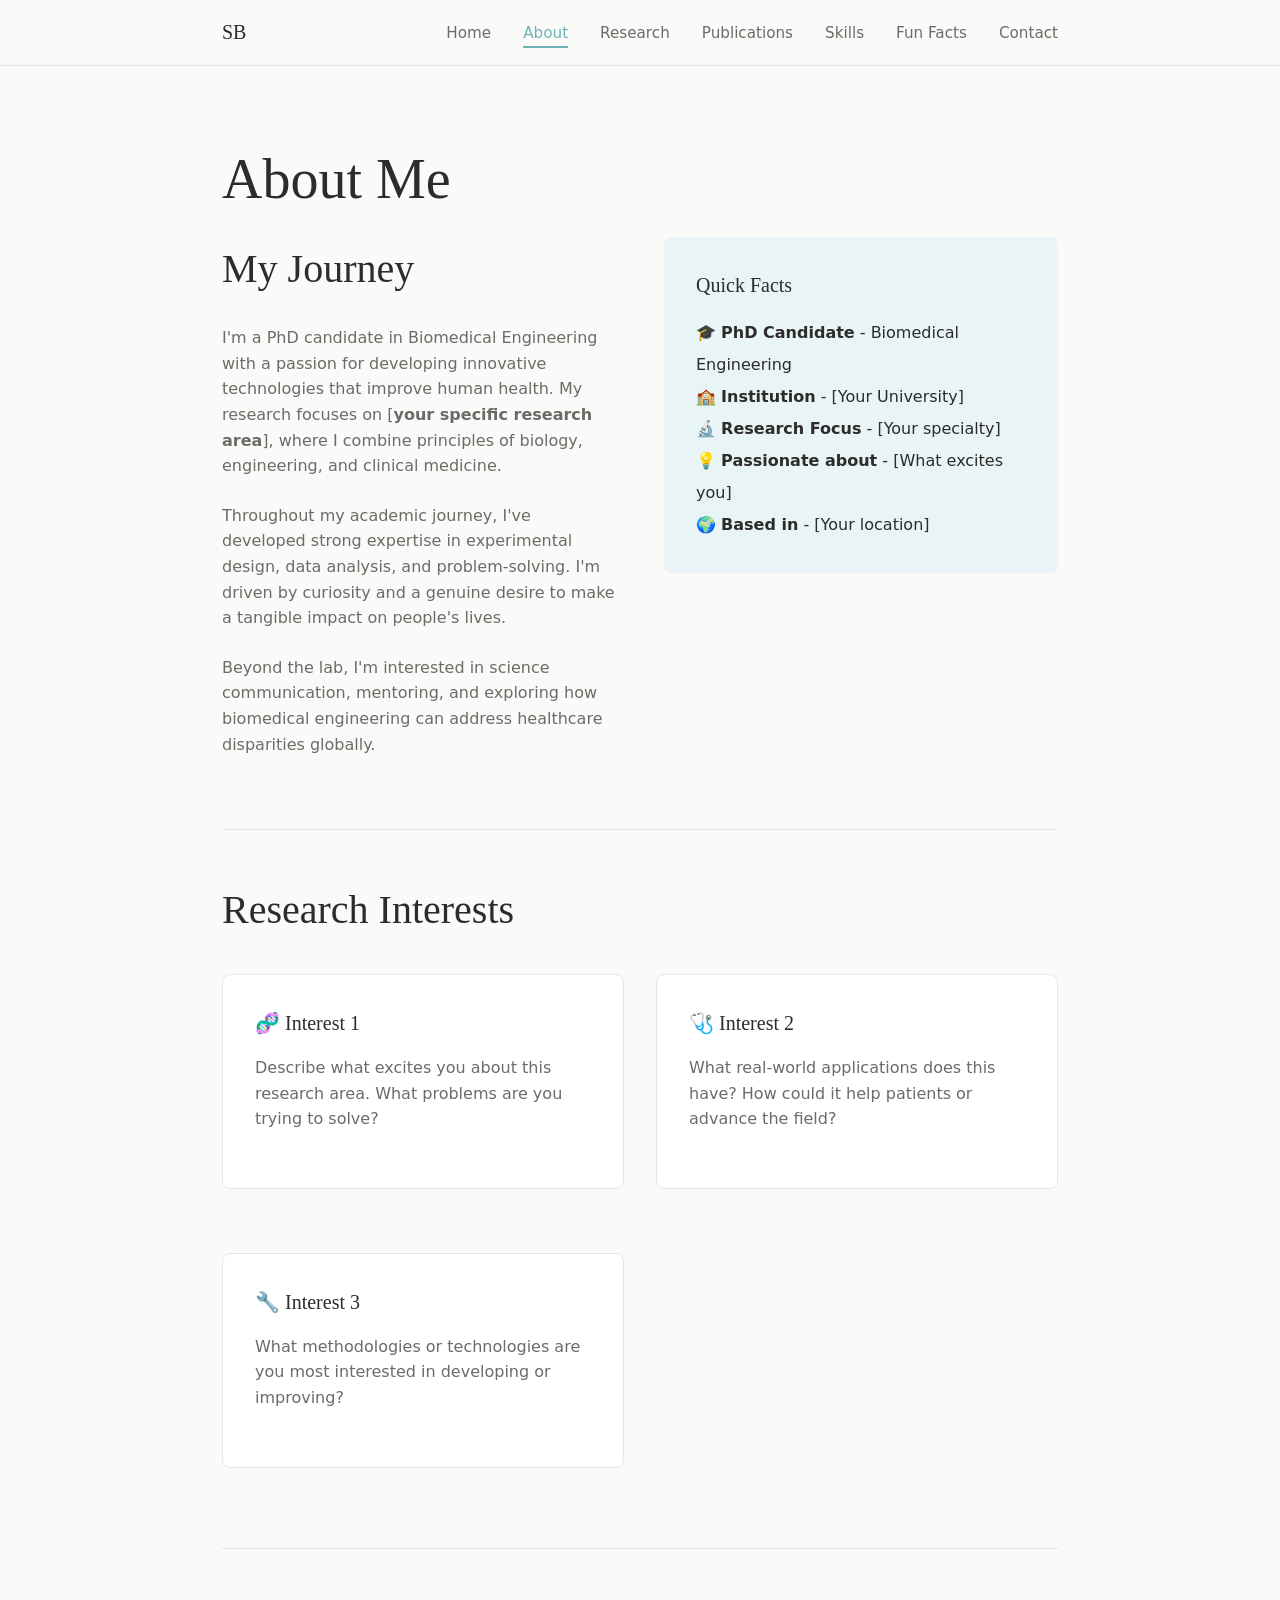
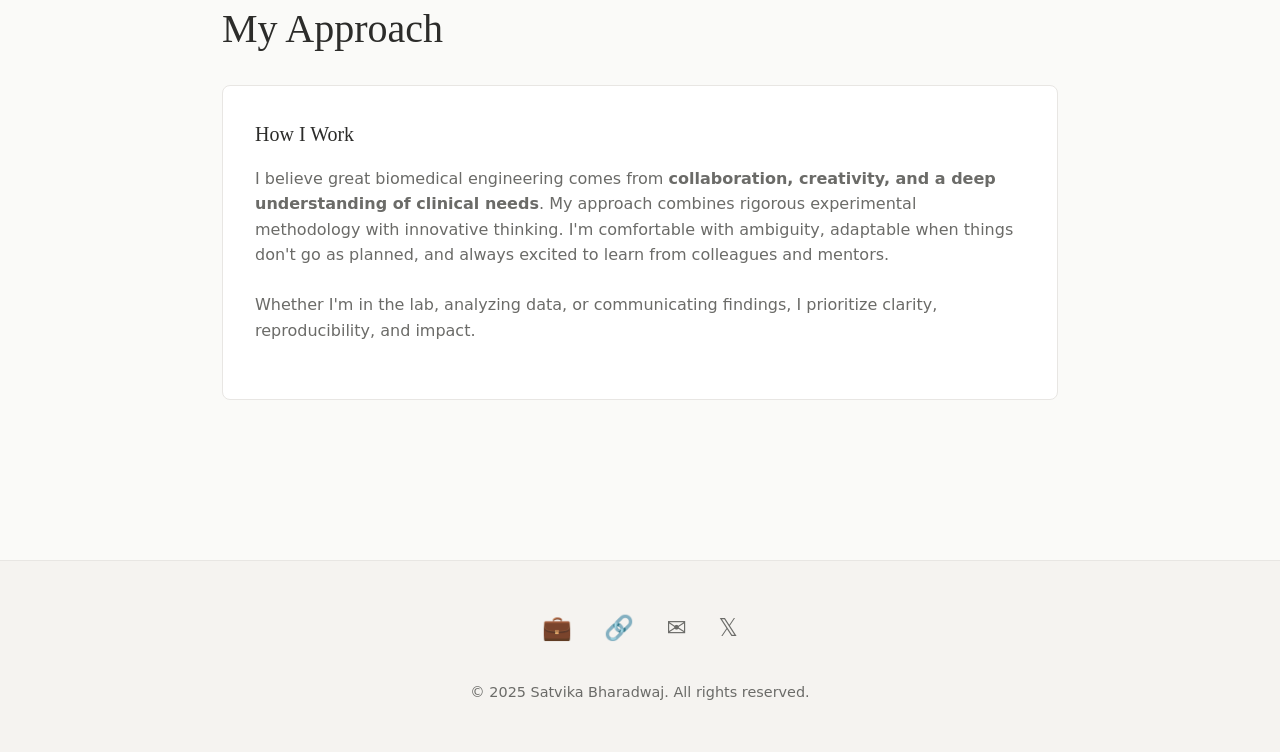
==== pages/about.html @ 2f1d299f "Add portfolio website" ====
<!DOCTYPE html>
<html lang="en">
<head>
  <meta charset="UTF-8">
  <meta name="viewport" content="width=device-width, initial-scale=1.0">
  <title>About Me | Satvika Bharadwaj</title>
  <link rel="stylesheet" href="../styles.css">
</head>
<body>

<!-- NAVIGATION -->
<nav>
  <div class="nav-container">
    <a href="../index.html" class="nav-logo">SB</a>
    <ul class="nav-links">
      <li><a href="../index.html">Home</a></li>
      <li><a href="about.html" class="active">About</a></li>
      <li><a href="research.html">Research</a></li>
      <li><a href="publications.html">Publications</a></li>
      <li><a href="skills.html">Skills</a></li>
      <li><a href="fun-facts.html">Fun Facts</a></li>
      <li><a href="contact.html">Contact</a></li>
    </ul>
    <button class="nav-toggle">☰</button>
  </div>
</nav>

<!-- MAIN CONTENT -->
<section>
  <div class="container">
    <h1>About Me</h1>
    
    <div style="display: grid; grid-template-columns: 1fr 1fr; gap: 3rem; align-items: start; margin-bottom: 3rem;">
      <div>
        <h2>My Journey</h2>
        <p>
          I'm a PhD candidate in Biomedical Engineering with a passion for developing innovative technologies that improve human health. My research focuses on [<strong>your specific research area</strong>], where I combine principles of biology, engineering, and clinical medicine.
        </p>
        <p>
          Throughout my academic journey, I've developed strong expertise in experimental design, data analysis, and problem-solving. I'm driven by curiosity and a genuine desire to make a tangible impact on people's lives.
        </p>
        <p>
          Beyond the lab, I'm interested in science communication, mentoring, and exploring how biomedical engineering can address healthcare disparities globally.
        </p>
      </div>
      
      <div style="background-color: #e8f4f5; padding: 2rem; border-radius: 8px;">
        <h3>Quick Facts</h3>
        <ul style="list-style: none; line-height: 2;">
          <li>🎓 <strong>PhD Candidate</strong> - Biomedical Engineering</li>
          <li>🏫 <strong>Institution</strong> - [Your University]</li>
          <li>🔬 <strong>Research Focus</strong> - [Your specialty]</li>
          <li>💡 <strong>Passionate about</strong> - [What excites you]</li>
          <li>🌍 <strong>Based in</strong> - [Your location]</li>
        </ul>
      </div>
    </div>

    <div class="divider"></div>

    <!-- RESEARCH INTERESTS -->
    <h2 style="margin-top: 3rem;">Research Interests</h2>
    <div class="card-grid">
      
      <div class="card">
        <h3>🧬 Interest 1</h3>
        <p>Describe what excites you about this research area. What problems are you trying to solve?</p>
      </div>

      <div class="card">
        <h3>🩺 Interest 2</h3>
        <p>What real-world applications does this have? How could it help patients or advance the field?</p>
      </div>

      <div class="card">
        <h3>🔧 Interest 3</h3>
        <p>What methodologies or technologies are you most interested in developing or improving?</p>
      </div>

    </div>

    <div class="divider"></div>

    <!-- APPROACH -->
    <h2 style="margin-top: 3rem;">My Approach</h2>
    <div class="card">
      <h3>How I Work</h3>
      <p>
        I believe great biomedical engineering comes from <strong>collaboration, creativity, and a deep understanding of clinical needs</strong>. My approach combines rigorous experimental methodology with innovative thinking. I'm comfortable with ambiguity, adaptable when things don't go as planned, and always excited to learn from colleagues and mentors.
      </p>
      <p>
        Whether I'm in the lab, analyzing data, or communicating findings, I prioritize clarity, reproducibility, and impact.
      </p>
    </div>

  </div>
</section>

<!-- FOOTER -->
<footer>
  <div class="footer-content">
    <div class="social-links">
      <a href="https://linkedin.com/in/yourprofile" target="_blank" title="LinkedIn">💼</a>
      <a href="https://github.com/SatvikaBharadwaj" target="_blank" title="GitHub">🔗</a>
      <a href="mailto:your.email@example.com" title="Email">✉️</a>
      <a href="https://twitter.com/yourhandle" target="_blank" title="Twitter">𝕏</a>
    </div>
    <p>&copy; 2025 Satvika Bharadwaj. All rights reserved.</p>
  </div>
</footer>

<script src="../script.js"></script>

</body>
</html>
---- styles.css ----
/* ============================================
   MINIMALIST PASTEL BIOMEDICAL ENGINEERING SITE
   Soft pastels with teal accent
   ============================================ */

:root {
  /* Soft pastel palette */
  --bg-primary: #fafaf8;      /* Warm off-white */
  --bg-secondary: #f5f3f0;    /* Soft beige */
  --text-primary: #2c2c2a;    /* Warm dark gray */
  --text-secondary: #6b6b68;  /* Muted gray */
  --accent: #6fb3b8;          /* Soft teal - the pop */
  --accent-light: #e8f4f5;    /* Very light teal bg */
  --border: #e8e6e3;          /* Soft border color */
  --success: #a8d5ba;         /* Soft sage green */
  --warning: #f4d4c4;         /* Soft peach */
  
  /* Typography */
  --font-display: 'Georgia', 'Garamond', serif;
  --font-body: 'Segoe UI', 'Helvetica Neue', system-ui, sans-serif;
  --font-mono: 'Courier New', monospace;
  
  /* Spacing & sizing */
  --spacing-xs: 0.5rem;
  --spacing-sm: 1rem;
  --spacing-md: 1.5rem;
  --spacing-lg: 2rem;
  --spacing-xl: 3rem;
}

* {
  margin: 0;
  padding: 0;
  box-sizing: border-box;
}

html {
  scroll-behavior: smooth;
}

body {
  font-family: var(--font-body);
  color: var(--text-primary);
  background-color: var(--bg-primary);
  line-height: 1.6;
  overflow-x: hidden;
}

/* ============================================
   TYPOGRAPHY
   ============================================ */

h1 {
  font-family: var(--font-display);
  font-size: clamp(2rem, 5vw, 3.5rem);
  font-weight: 400;
  line-height: 1.2;
  margin-bottom: var(--spacing-md);
  color: var(--text-primary);
}

h2 {
  font-family: var(--font-display);
  font-size: clamp(1.5rem, 4vw, 2.5rem);
  font-weight: 400;
  margin-bottom: var(--spacing-md);
  color: var(--text-primary);
}

h3 {
  font-family: var(--font-display);
  font-size: 1.25rem;
  font-weight: 500;
  margin-bottom: var(--spacing-sm);
  color: var(--text-primary);
}

p {
  margin-bottom: var(--spacing-md);
  color: var(--text-secondary);
  font-size: 1rem;
}

a {
  color: var(--accent);
  text-decoration: none;
  transition: color 0.3s ease;
  border-bottom: 1px solid transparent;
}

a:hover {
  color: var(--text-primary);
  border-bottom: 1px solid var(--accent);
}

/* ============================================
   LAYOUT & CONTAINERS
   ============================================ */

.container {
  max-width: 900px;
  margin: 0 auto;
  padding: var(--spacing-lg);
}

section {
  padding: var(--spacing-xl) var(--spacing-lg);
  border-bottom: 1px solid var(--border);
}

section:last-of-type {
  border-bottom: none;
}

/* ============================================
   NAVIGATION
   ============================================ */

nav {
  background-color: var(--bg-primary);
  border-bottom: 1px solid var(--border);
  position: sticky;
  top: 0;
  z-index: 100;
  backdrop-filter: blur(10px);
  background-color: rgba(250, 250, 248, 0.95);
}

.nav-container {
  max-width: 900px;
  margin: 0 auto;
  padding: var(--spacing-sm) var(--spacing-lg);
  display: flex;
  justify-content: space-between;
  align-items: center;
}

.nav-logo {
  font-family: var(--font-display);
  font-size: 1.25rem;
  font-weight: 500;
  color: var(--text-primary);
  text-decoration: none;
}

.nav-logo:hover {
  color: var(--accent);
}

.nav-links {
  display: flex;
  gap: var(--spacing-lg);
  list-style: none;
}

.nav-links a {
  font-size: 0.95rem;
  color: var(--text-secondary);
  border-bottom: 2px solid transparent;
  padding-bottom: 0.25rem;
  transition: all 0.3s ease;
}

.nav-links a:hover,
.nav-links a.active {
  color: var(--accent);
  border-bottom: 2px solid var(--accent);
}

/* Mobile nav toggle (hidden by default, shown on small screens) */
.nav-toggle {
  display: none;
  background: none;
  border: none;
  font-size: 1.5rem;
  cursor: pointer;
  color: var(--text-primary);
}

/* ============================================
   HERO SECTION (Home Page)
   ============================================ */

.hero {
  min-height: 70vh;
  display: flex;
  flex-direction: column;
  justify-content: center;
  align-items: flex-start;
  padding: var(--spacing-xl) var(--spacing-lg);
  background: linear-gradient(135deg, var(--bg-primary) 0%, var(--accent-light) 100%);
  animation: fadeInUp 1s ease-out;
}

.hero-content h1 {
  margin-bottom: var(--spacing-sm);
  animation: slideInLeft 0.8s ease-out;
}

.hero-content p {
  font-size: 1.2rem;
  max-width: 600px;
  animation: slideInLeft 0.8s ease-out 0.2s both;
}

.hero-accent {
  color: var(--accent);
  font-weight: 600;
}

@keyframes fadeInUp {
  from {
    opacity: 0;
    transform: translateY(30px);
  }
  to {
    opacity: 1;
    transform: translateY(0);
  }
}

@keyframes slideInLeft {
  from {
    opacity: 0;
    transform: translateX(-40px);
  }
  to {
    opacity: 1;
    transform: translateX(0);
  }
}

/* ============================================
   CARDS & COMPONENTS
   ============================================ */

.card {
  background-color: white;
  border: 1px solid var(--border);
  border-radius: 8px;
  padding: var(--spacing-lg);
  margin-bottom: var(--spacing-lg);
  transition: all 0.3s ease;
  animation: fadeInUp 0.6s ease-out;
}

.card:hover {
  box-shadow: 0 8px 24px rgba(111, 179, 184, 0.1);
  border-color: var(--accent);
  transform: translateY(-4px);
}

.card-header {
  display: flex;
  align-items: flex-start;
  gap: var(--spacing-md);
  margin-bottom: var(--spacing-md);
}

.card-icon {
  font-size: 2.5rem;
  min-width: 60px;
  height: 60px;
  display: flex;
  align-items: center;
  justify-content: center;
  background-color: var(--accent-light);
  border-radius: 8px;
  color: var(--accent);
}

.card-title {
  margin: 0;
}

.card-description {
  margin: 0;
  font-size: 0.95rem;
}

/* Grid for multiple cards */
.card-grid {
  display: grid;
  grid-template-columns: repeat(auto-fit, minmax(300px, 1fr));
  gap: var(--spacing-lg);
  margin: var(--spacing-lg) 0;
}

/* ============================================
   SKILLS VISUALIZATION
   ============================================ */

.skill-category {
  margin-bottom: var(--spacing-xl);
}

.skill-list {
  display: flex;
  flex-wrap: wrap;
  gap: var(--spacing-sm);
  margin-top: var(--spacing-md);
}

.skill-tag {
  background-color: var(--accent-light);
  color: var(--accent);
  padding: 0.5rem 1rem;
  border-radius: 20px;
  font-size: 0.9rem;
  border: 1px solid var(--accent);
  transition: all 0.3s ease;
}

.skill-tag:hover {
  background-color: var(--accent);
  color: white;
  transform: scale(1.05);
}

/* ============================================
   BUTTONS
   ============================================ */

.btn {
  display: inline-block;
  padding: 0.75rem 1.5rem;
  background-color: var(--accent);
  color: white;
  border: none;
  border-radius: 6px;
  font-size: 1rem;
  cursor: pointer;
  transition: all 0.3s ease;
  text-decoration: none;
  font-family: var(--font-body);
}

.btn:hover {
  background-color: var(--text-primary);
  transform: translateY(-2px);
  box-shadow: 0 4px 12px rgba(111, 179, 184, 0.3);
}

.btn-outline {
  background-color: transparent;
  color: var(--accent);
  border: 2px solid var(--accent);
}

.btn-outline:hover {
  background-color: var(--accent);
  color: white;
}

/* ============================================
   FORMS
   ============================================ */

.form-group {
  margin-bottom: var(--spacing-lg);
}

label {
  display: block;
  margin-bottom: var(--spacing-sm);
  font-weight: 500;
  color: var(--text-primary);
}

input,
textarea {
  width: 100%;
  padding: 0.75rem;
  border: 1px solid var(--border);
  border-radius: 6px;
  font-family: var(--font-body);
  font-size: 1rem;
  color: var(--text-primary);
  background-color: white;
  transition: border-color 0.3s ease;
}

input:focus,
textarea:focus {
  outline: none;
  border-color: var(--accent);
  box-shadow: 0 0 0 3px var(--accent-light);
}

textarea {
  resize: vertical;
  min-height: 150px;
}

/* ============================================
   FOOTER
   ============================================ */

footer {
  background-color: var(--bg-secondary);
  border-top: 1px solid var(--border);
  padding: var(--spacing-xl) var(--spacing-lg);
  margin-top: var(--spacing-xl);
}

.footer-content {
  max-width: 900px;
  margin: 0 auto;
  text-align: center;
}

.social-links {
  display: flex;
  justify-content: center;
  gap: var(--spacing-lg);
  margin-bottom: var(--spacing-lg);
}

.social-links a {
  font-size: 1.5rem;
  color: var(--text-secondary);
  transition: color 0.3s ease;
}

.social-links a:hover {
  color: var(--accent);
}

footer p {
  font-size: 0.9rem;
  margin: 0;
}

/* ============================================
   RESPONSIVE DESIGN
   ============================================ */

@media (max-width: 768px) {
  .nav-links {
    display: none;
  }

  .nav-toggle {
    display: block;
  }

  .nav-links.active {
    display: flex;
    flex-direction: column;
    position: absolute;
    top: 60px;
    left: 0;
    right: 0;
    background-color: var(--bg-primary);
    border-bottom: 1px solid var(--border);
    padding: var(--spacing-lg);
  }

  .card-grid {
    grid-template-columns: 1fr;
  }

  .container {
    padding: var(--spacing-md);
  }

  section {
    padding: var(--spacing-lg) var(--spacing-md);
  }

  h1 {
    font-size: 2rem;
  }

  h2 {
    font-size: 1.5rem;
  }
}

/* ============================================
   UTILITY CLASSES
   ============================================ */

.text-center {
  text-align: center;
}

.text-accent {
  color: var(--accent);
}

.bg-light {
  background-color: var(--accent-light);
}

.divider {
  height: 1px;
  background-color: var(--border);
  margin: var(--spacing-xl) 0;
}

.highlight {
  background: linear-gradient(120deg, var(--accent-light) 0%, transparent 100%);
  padding: 0 0.25rem;
}
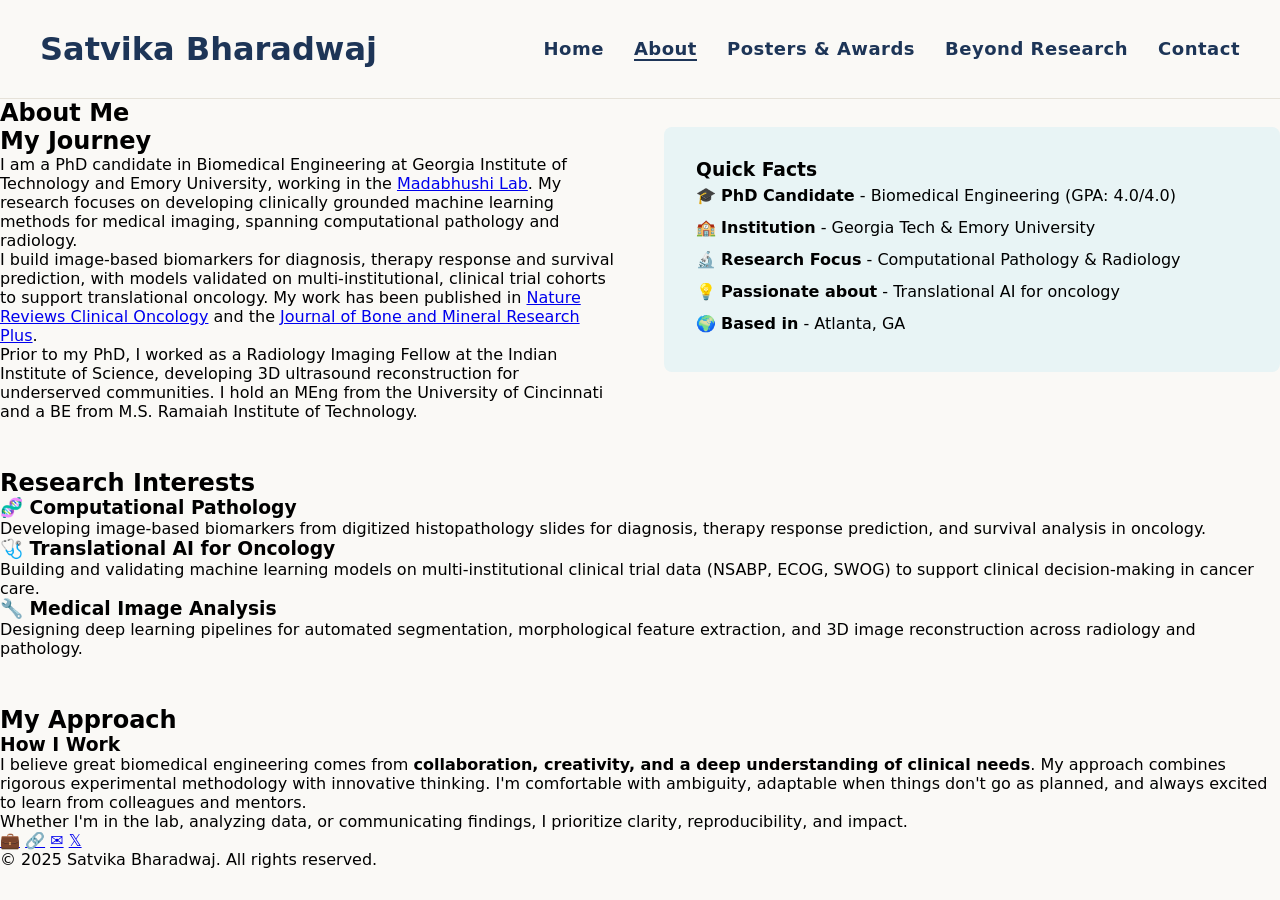
==== commit bc3ade34: "Update website" ====
--- a/pages/about.html
+++ b/pages/about.html
@@ -8,22 +8,18 @@
 </head>
 <body>
 
-<!-- NAVIGATION -->
-<nav>
-  <div class="nav-container">
-    <a href="../index.html" class="nav-logo">SB</a>
-    <ul class="nav-links">
-      <li><a href="../index.html">Home</a></li>
-      <li><a href="about.html" class="active">About</a></li>
-      <li><a href="research.html">Research</a></li>
-      <li><a href="publications.html">Publications</a></li>
-      <li><a href="skills.html">Skills</a></li>
-      <li><a href="fun-facts.html">Fun Facts</a></li>
-      <li><a href="contact.html">Contact</a></li>
-    </ul>
-    <button class="nav-toggle">☰</button>
-  </div>
-</nav>
+  <header class="hero-marquee">
+    <div class="hero-top">
+      <h1 class="hero-name">Satvika Bharadwaj</h1>
+      <nav class="hero-nav" aria-label="Primary">
+        <a href="../index.html">Home</a>
+        <a href="about.html" class="active">About</a>
+        <a href="posters-awards.html">Posters & Awards</a>
+        <a href="beyond-research.html">Beyond Research</a>
+        <a href="contact.html">Contact</a>
+      </nav>
+    </div>
+  </header>
 
 <!-- MAIN CONTENT -->
 <section>
@@ -34,24 +30,24 @@
       <div>
         <h2>My Journey</h2>
         <p>
-          I'm a PhD candidate in Biomedical Engineering with a passion for developing innovative technologies that improve human health. My research focuses on [<strong>your specific research area</strong>], where I combine principles of biology, engineering, and clinical medicine.
+          I am a PhD candidate in Biomedical Engineering at Georgia Institute of Technology and Emory University, working in the <a href="https://med.emory.edu/departments/radiology/research/research-labs/madabhushi-lab/index.html" target="_blank">Madabhushi Lab</a>. My research focuses on developing clinically grounded machine learning methods for medical imaging, spanning computational pathology and radiology.
         </p>
         <p>
-          Throughout my academic journey, I've developed strong expertise in experimental design, data analysis, and problem-solving. I'm driven by curiosity and a genuine desire to make a tangible impact on people's lives.
+          I build image-based biomarkers for diagnosis, therapy response and survival prediction, with models validated on multi-institutional, clinical trial cohorts to support translational oncology. My work has been published in <a href="https://pubmed.ncbi.nlm.nih.gov/39934323/" target="_blank">Nature Reviews Clinical Oncology</a> and the <a href="https://academic.oup.com/jbmrplus/article/9/4/ziaf028/8006380?login=false" target="_blank">Journal of Bone and Mineral Research Plus</a>.
         </p>
         <p>
-          Beyond the lab, I'm interested in science communication, mentoring, and exploring how biomedical engineering can address healthcare disparities globally.
+          Prior to my PhD, I worked as a Radiology Imaging Fellow at the Indian Institute of Science, developing 3D ultrasound reconstruction for underserved communities. I hold an MEng from the University of Cincinnati and a BE from M.S. Ramaiah Institute of Technology.
         </p>
       </div>
-      
+
       <div style="background-color: #e8f4f5; padding: 2rem; border-radius: 8px;">
         <h3>Quick Facts</h3>
         <ul style="list-style: none; line-height: 2;">
-          <li>🎓 <strong>PhD Candidate</strong> - Biomedical Engineering</li>
-          <li>🏫 <strong>Institution</strong> - [Your University]</li>
-          <li>🔬 <strong>Research Focus</strong> - [Your specialty]</li>
-          <li>💡 <strong>Passionate about</strong> - [What excites you]</li>
-          <li>🌍 <strong>Based in</strong> - [Your location]</li>
+          <li>🎓 <strong>PhD Candidate</strong> - Biomedical Engineering (GPA: 4.0/4.0)</li>
+          <li>🏫 <strong>Institution</strong> - Georgia Tech &amp; Emory University</li>
+          <li>🔬 <strong>Research Focus</strong> - Computational Pathology &amp; Radiology</li>
+          <li>💡 <strong>Passionate about</strong> - Translational AI for oncology</li>
+          <li>🌍 <strong>Based in</strong> - Atlanta, GA</li>
         </ul>
       </div>
     </div>
@@ -63,18 +59,18 @@
     <div class="card-grid">
       
       <div class="card">
-        <h3>🧬 Interest 1</h3>
-        <p>Describe what excites you about this research area. What problems are you trying to solve?</p>
+        <h3>🧬 Computational Pathology</h3>
+        <p>Developing image-based biomarkers from digitized histopathology slides for diagnosis, therapy response prediction, and survival analysis in oncology.</p>
       </div>
 
       <div class="card">
-        <h3>🩺 Interest 2</h3>
-        <p>What real-world applications does this have? How could it help patients or advance the field?</p>
+        <h3>🩺 Translational AI for Oncology</h3>
+        <p>Building and validating machine learning models on multi-institutional clinical trial data (NSABP, ECOG, SWOG) to support clinical decision-making in cancer care.</p>
       </div>
 
       <div class="card">
-        <h3>🔧 Interest 3</h3>
-        <p>What methodologies or technologies are you most interested in developing or improving?</p>
+        <h3>🔧 Medical Image Analysis</h3>
+        <p>Designing deep learning pipelines for automated segmentation, morphological feature extraction, and 3D image reconstruction across radiology and pathology.</p>
       </div>
 
     </div>
@@ -100,9 +96,9 @@
 <footer>
   <div class="footer-content">
     <div class="social-links">
-      <a href="https://linkedin.com/in/yourprofile" target="_blank" title="LinkedIn">💼</a>
+      <a href="https://www.linkedin.com/in/satvikabharadwaj/" target="_blank" title="LinkedIn">💼</a>
       <a href="https://github.com/SatvikaBharadwaj" target="_blank" title="GitHub">🔗</a>
-      <a href="mailto:your.email@example.com" title="Email">✉️</a>
+      <a href="mailto:sbhar23@emory.edu" title="Email">✉️</a>
       <a href="https://twitter.com/yourhandle" target="_blank" title="Twitter">𝕏</a>
     </div>
     <p>&copy; 2025 Satvika Bharadwaj. All rights reserved.</p>
--- a/styles.css
+++ b/styles.css
@@ -1,505 +1,354 @@
-/* ============================================
-   MINIMALIST PASTEL BIOMEDICAL ENGINEERING SITE
-   Soft pastels with teal accent
-   ============================================ */
-
-:root {
-  /* Soft pastel palette */
-  --bg-primary: #fafaf8;      /* Warm off-white */
-  --bg-secondary: #f5f3f0;    /* Soft beige */
-  --text-primary: #2c2c2a;    /* Warm dark gray */
-  --text-secondary: #6b6b68;  /* Muted gray */
-  --accent: #6fb3b8;          /* Soft teal - the pop */
-  --accent-light: #e8f4f5;    /* Very light teal bg */
-  --border: #e8e6e3;          /* Soft border color */
-  --success: #a8d5ba;         /* Soft sage green */
-  --warning: #f4d4c4;         /* Soft peach */
-  
-  /* Typography */
-  --font-display: 'Georgia', 'Garamond', serif;
-  --font-body: 'Segoe UI', 'Helvetica Neue', system-ui, sans-serif;
-  --font-mono: 'Courier New', monospace;
-  
-  /* Spacing & sizing */
-  --spacing-xs: 0.5rem;
-  --spacing-sm: 1rem;
-  --spacing-md: 1.5rem;
-  --spacing-lg: 2rem;
-  --spacing-xl: 3rem;
-}
-
 * {
   margin: 0;
   padding: 0;
   box-sizing: border-box;
 }
-
-html {
-  scroll-behavior: smooth;
-}
-
 body {
-  font-family: var(--font-body);
-  color: var(--text-primary);
-  background-color: var(--bg-primary);
-  line-height: 1.6;
-  overflow-x: hidden;
-}
-
-/* ============================================
-   TYPOGRAPHY
-   ============================================ */
-
-h1 {
-  font-family: var(--font-display);
-  font-size: clamp(2rem, 5vw, 3.5rem);
-  font-weight: 400;
-  line-height: 1.2;
-  margin-bottom: var(--spacing-md);
-  color: var(--text-primary);
-}
-
-h2 {
-  font-family: var(--font-display);
-  font-size: clamp(1.5rem, 4vw, 2.5rem);
-  font-weight: 400;
-  margin-bottom: var(--spacing-md);
-  color: var(--text-primary);
-}
-
-h3 {
-  font-family: var(--font-display);
-  font-size: 1.25rem;
-  font-weight: 500;
-  margin-bottom: var(--spacing-sm);
-  color: var(--text-primary);
-}
-
-p {
-  margin-bottom: var(--spacing-md);
-  color: var(--text-secondary);
-  font-size: 1rem;
-}
-
-a {
-  color: var(--accent);
-  text-decoration: none;
-  transition: color 0.3s ease;
-  border-bottom: 1px solid transparent;
-}
-
-a:hover {
-  color: var(--text-primary);
-  border-bottom: 1px solid var(--accent);
-}
-
-/* ============================================
-   LAYOUT & CONTAINERS
-   ============================================ */
-
-.container {
-  max-width: 900px;
-  margin: 0 auto;
-  padding: var(--spacing-lg);
-}
-
-section {
-  padding: var(--spacing-xl) var(--spacing-lg);
-  border-bottom: 1px solid var(--border);
-}
-
-section:last-of-type {
-  border-bottom: none;
-}
-
-/* ============================================
-   NAVIGATION
-   ============================================ */
-
-nav {
-  background-color: var(--bg-primary);
-  border-bottom: 1px solid var(--border);
-  position: sticky;
-  top: 0;
-  z-index: 100;
-  backdrop-filter: blur(10px);
-  background-color: rgba(250, 250, 248, 0.95);
-}
-
-.nav-container {
-  max-width: 900px;
-  margin: 0 auto;
-  padding: var(--spacing-sm) var(--spacing-lg);
+  background: #FAF9F6;
+  font-family: system-ui, -apple-system, Segoe UI, Roboto, Arial, sans-serif;
+}
+.hero-marquee {
+  background: #FAF9F6;
+}
+.hero-top {
   display: flex;
   justify-content: space-between;
   align-items: center;
-}
-
-.nav-logo {
-  font-family: var(--font-display);
-  font-size: 1.25rem;
-  font-weight: 500;
-  color: var(--text-primary);
-  text-decoration: none;
-}
-
-.nav-logo:hover {
-  color: var(--accent);
-}
-
-.nav-links {
-  display: flex;
-  gap: var(--spacing-lg);
+  padding: 30px 40px;
+  border-bottom: 1px solid #E6E2D9;
+  gap: 40px;
+}
+.hero-name {
+  color: #1D3557;
+  font-weight: 700;
+  font-size: 32px;
+  margin: 0;
+  white-space: nowrap;
+}
+.hero-nav {
+  display: flex;
+  gap: 30px;
   list-style: none;
-}
-
-.nav-links a {
-  font-size: 0.95rem;
-  color: var(--text-secondary);
+  margin-left: auto;
+}
+.hero-nav a {
+  color: #1D3557;
+  text-decoration: none;
+  font-size: 18px;
+  font-weight: 700;
+  letter-spacing: 0.5px;
   border-bottom: 2px solid transparent;
-  padding-bottom: 0.25rem;
-  transition: all 0.3s ease;
-}
-
-.nav-links a:hover,
-.nav-links a.active {
-  color: var(--accent);
-  border-bottom: 2px solid var(--accent);
-}
-
-/* Mobile nav toggle (hidden by default, shown on small screens) */
-.nav-toggle {
-  display: none;
-  background: none;
-  border: none;
-  font-size: 1.5rem;
-  cursor: pointer;
-  color: var(--text-primary);
-}
-
-/* ============================================
-   HERO SECTION (Home Page)
-   ============================================ */
-
-.hero {
-  min-height: 70vh;
-  display: flex;
-  flex-direction: column;
-  justify-content: center;
-  align-items: flex-start;
-  padding: var(--spacing-xl) var(--spacing-lg);
-  background: linear-gradient(135deg, var(--bg-primary) 0%, var(--accent-light) 100%);
-  animation: fadeInUp 1s ease-out;
-}
-
-.hero-content h1 {
-  margin-bottom: var(--spacing-sm);
-  animation: slideInLeft 0.8s ease-out;
-}
-
-.hero-content p {
-  font-size: 1.2rem;
-  max-width: 600px;
-  animation: slideInLeft 0.8s ease-out 0.2s both;
-}
-
-.hero-accent {
-  color: var(--accent);
-  font-weight: 600;
-}
-
-@keyframes fadeInUp {
-  from {
-    opacity: 0;
-    transform: translateY(30px);
-  }
-  to {
-    opacity: 1;
-    transform: translateY(0);
-  }
-}
-
-@keyframes slideInLeft {
-  from {
-    opacity: 0;
-    transform: translateX(-40px);
-  }
-  to {
-    opacity: 1;
-    transform: translateX(0);
-  }
-}
-
-/* ============================================
-   CARDS & COMPONENTS
-   ============================================ */
-
-.card {
-  background-color: white;
-  border: 1px solid var(--border);
-  border-radius: 8px;
-  padding: var(--spacing-lg);
-  margin-bottom: var(--spacing-lg);
-  transition: all 0.3s ease;
-  animation: fadeInUp 0.6s ease-out;
-}
-
-.card:hover {
-  box-shadow: 0 8px 24px rgba(111, 179, 184, 0.1);
-  border-color: var(--accent);
-  transform: translateY(-4px);
-}
-
-.card-header {
-  display: flex;
-  align-items: flex-start;
-  gap: var(--spacing-md);
-  margin-bottom: var(--spacing-md);
-}
-
-.card-icon {
-  font-size: 2.5rem;
-  min-width: 60px;
-  height: 60px;
+  transition: 0.2s;
+}
+.hero-nav a:hover,
+.hero-nav a.active {
+  border-bottom-color: #1D3557;
+}
+.marquee {
+  height: 50vh;
+  width: 100%;
+  overflow: hidden;
+  background: #FAF9F6;
   display: flex;
   align-items: center;
   justify-content: center;
-  background-color: var(--accent-light);
-  border-radius: 8px;
-  color: var(--accent);
-}
-
-.card-title {
-  margin: 0;
-}
-
-.card-description {
-  margin: 0;
-  font-size: 0.95rem;
-}
-
-/* Grid for multiple cards */
-.card-grid {
+  position: relative;
+}
+
+.marquee-track {
+  display: flex;
+  height: 100%;
+  width: 100%;
+  gap: 0;
+}
+
+.marquee-track img:first-child {
+  width: 75%;
+  height: 100%;
+  object-fit: cover;
+  flex-shrink: 0;
+}
+
+.marquee-track img:last-child {
+  width: 25%;
+  height: 100%;
+  object-fit: cover;
+  flex-shrink: 0;
+}
+/* Shared section styles */
+.section-inner {
+  max-width: 1200px;
+  margin: 0 auto;
+  padding: 60px 40px;
+}
+
+.section-title {
+  color: #1D3557;
+  font-size: 28px;
+  font-weight: 700;
+  margin-bottom: 24px;
+  letter-spacing: 0.5px;
+}
+
+/* About */
+
+.about-text {
+  color: #333;
+  font-size: 26px;
+  line-height: 1.8;
+  text-align: justify;
+}
+
+.about-text a {
+  color: #1D3557;
+  text-decoration: underline;
+}
+
+/* Research */
+.research-grid {
   display: grid;
-  grid-template-columns: repeat(auto-fit, minmax(300px, 1fr));
-  gap: var(--spacing-lg);
-  margin: var(--spacing-lg) 0;
-}
-
-/* ============================================
-   SKILLS VISUALIZATION
-   ============================================ */
-
-.skill-category {
-  margin-bottom: var(--spacing-xl);
-}
-
-.skill-list {
-  display: flex;
-  flex-wrap: wrap;
-  gap: var(--spacing-sm);
-  margin-top: var(--spacing-md);
-}
-
-.skill-tag {
-  background-color: var(--accent-light);
-  color: var(--accent);
-  padding: 0.5rem 1rem;
-  border-radius: 20px;
-  font-size: 0.9rem;
-  border: 1px solid var(--accent);
-  transition: all 0.3s ease;
-}
-
-.skill-tag:hover {
-  background-color: var(--accent);
-  color: white;
-  transform: scale(1.05);
-}
-
-/* ============================================
-   BUTTONS
-   ============================================ */
-
-.btn {
+  grid-template-columns: 1fr 1fr 1fr;
+  gap: 30px;
+}
+
+.research-card {
+  display: flex;
+  flex-direction: column;
+  padding: 28px;
+  border: 1px solid #E6E2D9;
+  border-radius: 6px;
+  text-decoration: none;
+  color: inherit;
+  transition: box-shadow 0.2s, border-color 0.2s;
+}
+
+.research-card:hover {
+  border-color: #1D3557;
+  box-shadow: 0 4px 16px rgba(29, 53, 87, 0.1);
+}
+
+.card-tag {
   display: inline-block;
-  padding: 0.75rem 1.5rem;
-  background-color: var(--accent);
-  color: white;
-  border: none;
-  border-radius: 6px;
-  font-size: 1rem;
-  cursor: pointer;
-  transition: all 0.3s ease;
-  text-decoration: none;
-  font-family: var(--font-body);
-}
-
-.btn:hover {
-  background-color: var(--text-primary);
-  transform: translateY(-2px);
-  box-shadow: 0 4px 12px rgba(111, 179, 184, 0.3);
-}
-
-.btn-outline {
-  background-color: transparent;
-  color: var(--accent);
-  border: 2px solid var(--accent);
-}
-
-.btn-outline:hover {
-  background-color: var(--accent);
-  color: white;
-}
-
-/* ============================================
-   FORMS
-   ============================================ */
-
-.form-group {
-  margin-bottom: var(--spacing-lg);
-}
-
-label {
+  font-size: 12px;
+  font-weight: 700;
+  text-transform: uppercase;
+  letter-spacing: 1px;
+  color: #1D3557;
+  background: #E8EDF2;
+  padding: 4px 10px;
+  border-radius: 3px;
+  margin-bottom: 14px;
+  align-self: flex-start;
+}
+
+.research-card h3 {
+  color: #1D3557;
+  font-size: 22px;
+  font-weight: 700;
+  margin-bottom: 12px;
+  line-height: 1.4;
+}
+
+.research-card p {
+  color: #444;
+  font-size: 18px;
+  line-height: 1.7;
+  text-align: justify;
+  flex-grow: 1;
+}
+
+.card-link {
+  display: inline-block;
+  margin-top: 16px;
+  font-size: 16px;
+  font-weight: 700;
+  color: #1D3557;
+  letter-spacing: 0.3px;
+}
+
+/* Publications */
+.pub-list {
+  list-style-position: outside;
+  padding-left: 20px;
+  display: flex;
+  flex-direction: column;
+  gap: 18px;
+}
+
+.pub-list li {
+  color: #333;
+  font-size: 18px;
+  line-height: 1.7;
+  text-align: justify;
+}
+
+.scholar-link {
+  font-size: 16px;
+  font-weight: 400;
+  color: #1D3557;
+  text-decoration: none;
+  margin-left: 12px;
+}
+
+.scholar-link:hover {
+  text-decoration: underline;
+}
+
+.pub-list li a {
+  color: #1D3557;
+  font-weight: 700;
+  text-decoration: none;
+}
+
+.pub-list li a:hover {
+  text-decoration: underline;
+}
+
+.detail-body a {
+  color: #1D3557;
+  text-decoration: underline;
+}
+
+.awards-list a {
+  color: inherit;
+  text-decoration: none;
+}
+
+.awards-list a:hover {
+  text-decoration: underline;
+}
+
+/* Detail pages */
+.detail-page .section-inner {
+  max-width: 800px;
+}
+
+.back-link {
+  display: inline-block;
+  font-size: 14px;
+  font-weight: 700;
+  color: #1D3557;
+  text-decoration: none;
+  margin-bottom: 24px;
+  letter-spacing: 0.3px;
+}
+
+.back-link:hover {
+  text-decoration: underline;
+}
+
+.detail-title {
+  color: #1D3557;
+  font-size: 28px;
+  font-weight: 700;
+  line-height: 1.4;
+  margin-bottom: 8px;
+}
+
+.detail-meta {
+  color: #777;
+  font-size: 15px;
+  margin-bottom: 32px;
+}
+
+.detail-body p {
+  color: #333;
+  font-size: 17px;
+  line-height: 1.85;
+  text-align: justify;
+  margin-bottom: 20px;
+}
+
+.detail-body p:last-child {
+  margin-bottom: 0;
+}
+
+.detail-body-text {
+  color: #333;
+  font-size: 17px;
+  line-height: 1.85;
+  text-align: justify;
+}
+
+/* Awards & Posters */
+.awards-list {
+  list-style: none;
+  display: flex;
+  flex-direction: column;
+  gap: 20px;
+}
+
+.awards-list li {
+  display: flex;
+  gap: 20px;
+  align-items: baseline;
+}
+
+.award-year {
+  font-size: 14px;
+  font-weight: 700;
+  color: #1D3557;
+  background: #E8EDF2;
+  padding: 4px 10px;
+  border-radius: 3px;
+  white-space: nowrap;
+}
+
+.awards-list li div strong {
+  color: #1D3557;
+  font-size: 16px;
   display: block;
-  margin-bottom: var(--spacing-sm);
-  font-weight: 500;
-  color: var(--text-primary);
-}
-
-input,
-textarea {
-  width: 100%;
-  padding: 0.75rem;
-  border: 1px solid var(--border);
-  border-radius: 6px;
-  font-family: var(--font-body);
-  font-size: 1rem;
-  color: var(--text-primary);
-  background-color: white;
-  transition: border-color 0.3s ease;
-}
-
-input:focus,
-textarea:focus {
-  outline: none;
-  border-color: var(--accent);
-  box-shadow: 0 0 0 3px var(--accent-light);
-}
-
-textarea {
-  resize: vertical;
-  min-height: 150px;
-}
-
-/* ============================================
-   FOOTER
-   ============================================ */
-
-footer {
-  background-color: var(--bg-secondary);
-  border-top: 1px solid var(--border);
-  padding: var(--spacing-xl) var(--spacing-lg);
-  margin-top: var(--spacing-xl);
-}
-
-.footer-content {
-  max-width: 900px;
-  margin: 0 auto;
-  text-align: center;
-}
-
-.social-links {
-  display: flex;
-  justify-content: center;
-  gap: var(--spacing-lg);
-  margin-bottom: var(--spacing-lg);
-}
-
-.social-links a {
-  font-size: 1.5rem;
-  color: var(--text-secondary);
-  transition: color 0.3s ease;
-}
-
-.social-links a:hover {
-  color: var(--accent);
-}
-
-footer p {
-  font-size: 0.9rem;
-  margin: 0;
-}
-
-/* ============================================
-   RESPONSIVE DESIGN
-   ============================================ */
-
+  margin-bottom: 4px;
+}
+
+.awards-list li div p {
+  color: #555;
+  font-size: 15px;
+  line-height: 1.6;
+}
+
+@keyframes scrollRight {
+  from {
+    transform: translateX(100vw);
+  }
+  to {
+    transform: translateX(-100vw);
+  }
+}
+@media (max-width: 1024px) {
+  .research-grid {
+    grid-template-columns: 1fr 1fr;
+  }
+}
 @media (max-width: 768px) {
-  .nav-links {
-    display: none;
-  }
-
-  .nav-toggle {
-    display: block;
-  }
-
-  .nav-links.active {
-    display: flex;
+  .hero-top {
     flex-direction: column;
-    position: absolute;
-    top: 60px;
-    left: 0;
-    right: 0;
-    background-color: var(--bg-primary);
-    border-bottom: 1px solid var(--border);
-    padding: var(--spacing-lg);
-  }
-
-  .card-grid {
+    align-items: flex-start;
+    gap: 15px;
+    padding: 15px 20px;
+  }
+  .hero-name {
+    font-size: 24px;
+  }
+  .hero-nav {
+    gap: 15px;
+    flex-direction: row;
+    flex-wrap: wrap;
+    margin-left: 0;
+  }
+  .hero-nav a {
+    font-size: 14px;
+  }
+  .marquee {
+    height: 35vh;
+  }
+  .section-inner {
+    padding: 40px 20px;
+  }
+  .research-grid {
     grid-template-columns: 1fr;
   }
-
-  .container {
-    padding: var(--spacing-md);
-  }
-
-  section {
-    padding: var(--spacing-lg) var(--spacing-md);
-  }
-
-  h1 {
-    font-size: 2rem;
-  }
-
-  h2 {
-    font-size: 1.5rem;
-  }
-}
-
-/* ============================================
-   UTILITY CLASSES
-   ============================================ */
-
-.text-center {
-  text-align: center;
-}
-
-.text-accent {
-  color: var(--accent);
-}
-
-.bg-light {
-  background-color: var(--accent-light);
-}
-
-.divider {
-  height: 1px;
-  background-color: var(--border);
-  margin: var(--spacing-xl) 0;
-}
-
-.highlight {
-  background: linear-gradient(120deg, var(--accent-light) 0%, transparent 100%);
-  padding: 0 0.25rem;
-}
+  .research-card {
+    padding: 20px;
+  }
+}
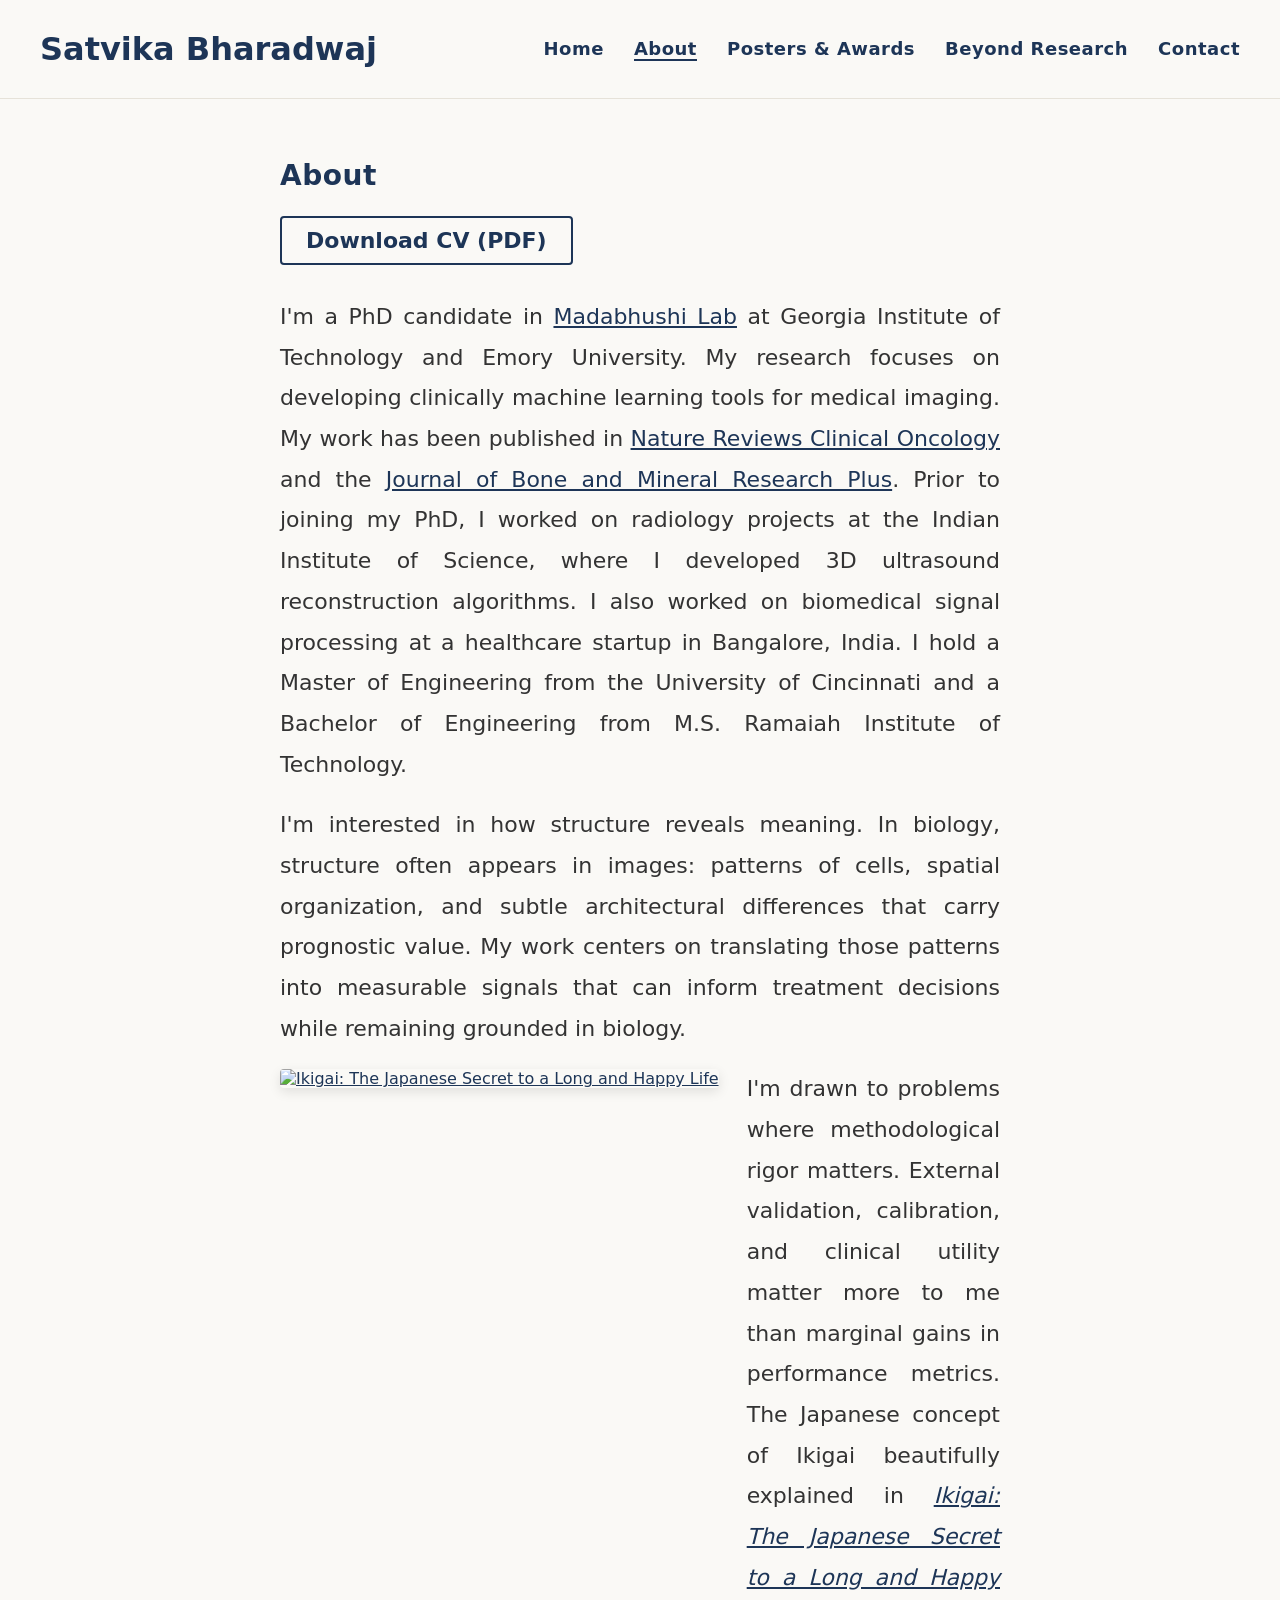
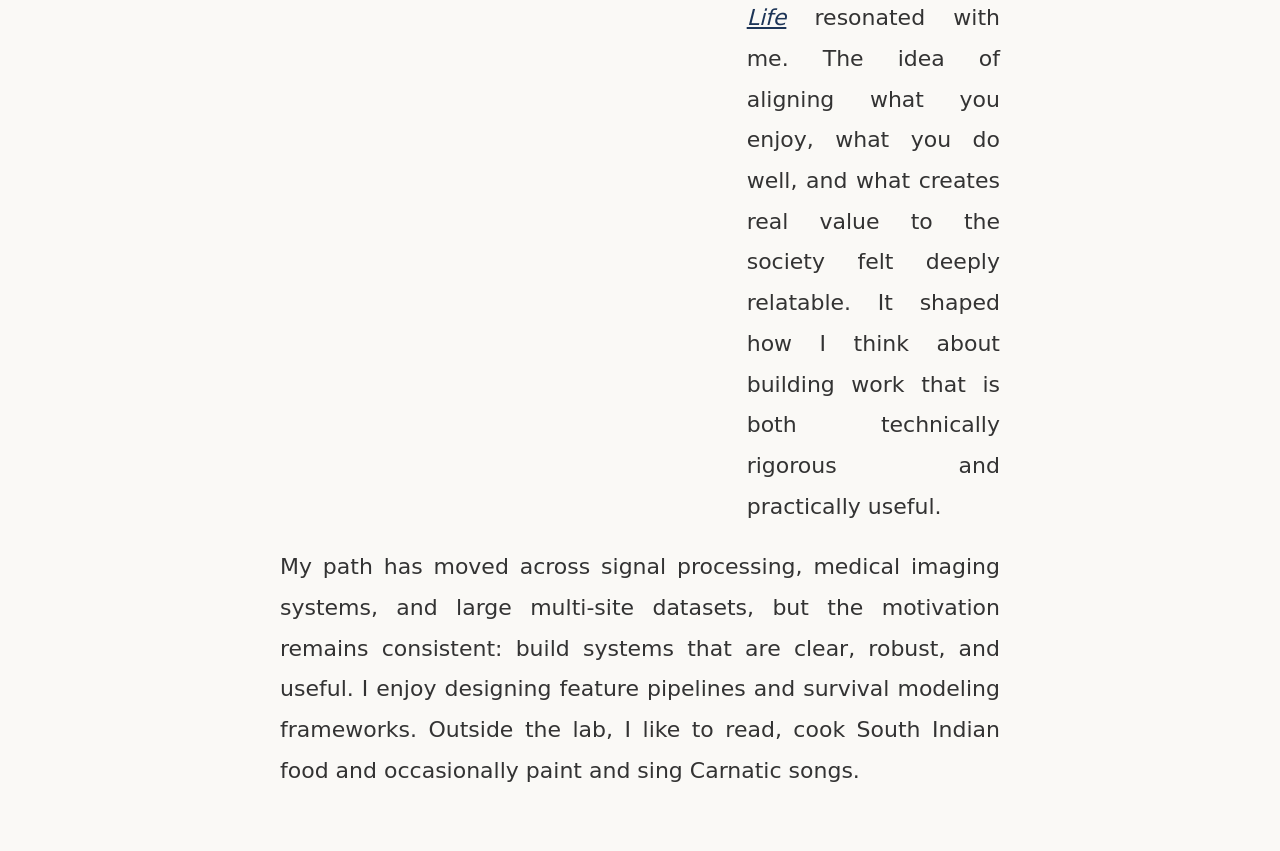
==== commit 6eb9fc5e: "Update website content, styles, and add resume/books page" ====
--- a/pages/about.html
+++ b/pages/about.html
@@ -1,13 +1,12 @@
 <!DOCTYPE html>
 <html lang="en">
 <head>
-  <meta charset="UTF-8">
-  <meta name="viewport" content="width=device-width, initial-scale=1.0">
-  <title>About Me | Satvika Bharadwaj</title>
-  <link rel="stylesheet" href="../styles.css">
+  <meta charset="UTF-8" />
+  <meta name="viewport" content="width=device-width, initial-scale=1.0" />
+  <title>About | Satvika Bharadwaj</title>
+  <link rel="stylesheet" href="../styles.css" />
 </head>
 <body>
-
   <header class="hero-marquee">
     <div class="hero-top">
       <h1 class="hero-name">Satvika Bharadwaj</h1>
@@ -21,91 +20,31 @@
     </div>
   </header>
 
-<!-- MAIN CONTENT -->
-<section>
-  <div class="container">
-    <h1>About Me</h1>
-    
-    <div style="display: grid; grid-template-columns: 1fr 1fr; gap: 3rem; align-items: start; margin-bottom: 3rem;">
-      <div>
-        <h2>My Journey</h2>
-        <p>
-          I am a PhD candidate in Biomedical Engineering at Georgia Institute of Technology and Emory University, working in the <a href="https://med.emory.edu/departments/radiology/research/research-labs/madabhushi-lab/index.html" target="_blank">Madabhushi Lab</a>. My research focuses on developing clinically grounded machine learning methods for medical imaging, spanning computational pathology and radiology.
-        </p>
-        <p>
-          I build image-based biomarkers for diagnosis, therapy response and survival prediction, with models validated on multi-institutional, clinical trial cohorts to support translational oncology. My work has been published in <a href="https://pubmed.ncbi.nlm.nih.gov/39934323/" target="_blank">Nature Reviews Clinical Oncology</a> and the <a href="https://academic.oup.com/jbmrplus/article/9/4/ziaf028/8006380?login=false" target="_blank">Journal of Bone and Mineral Research Plus</a>.
-        </p>
-        <p>
-          Prior to my PhD, I worked as a Radiology Imaging Fellow at the Indian Institute of Science, developing 3D ultrasound reconstruction for underserved communities. I hold an MEng from the University of Cincinnati and a BE from M.S. Ramaiah Institute of Technology.
-        </p>
-      </div>
+  <section class="detail-page">
+    <div class="section-inner">
+      <h2 class="section-title">About</h2>
 
-      <div style="background-color: #e8f4f5; padding: 2rem; border-radius: 8px;">
-        <h3>Quick Facts</h3>
-        <ul style="list-style: none; line-height: 2;">
-          <li>🎓 <strong>PhD Candidate</strong> - Biomedical Engineering (GPA: 4.0/4.0)</li>
-          <li>🏫 <strong>Institution</strong> - Georgia Tech &amp; Emory University</li>
-          <li>🔬 <strong>Research Focus</strong> - Computational Pathology &amp; Radiology</li>
-          <li>💡 <strong>Passionate about</strong> - Translational AI for oncology</li>
-          <li>🌍 <strong>Based in</strong> - Atlanta, GA</li>
-        </ul>
+      <a href="Resume_SatvikaBharadwaj_ML_2026.pdf" target="_blank" class="cv-link">Download CV (PDF)</a>
+
+      <div class="detail-body">
+        <p>I'm a PhD candidate in <a href="https://med.emory.edu/departments/radiology/research/research-labs/madabhushi-lab/index.html" target="_blank">Madabhushi Lab</a> at Georgia Institute of Technology and Emory University. My research focuses on developing clinically machine learning tools for medical imaging. My work has been published in <a href="https://pubmed.ncbi.nlm.nih.gov/39934323/" target="_blank">Nature Reviews Clinical Oncology</a> and the <a href="https://academic.oup.com/jbmrplus/article/9/4/ziaf028/8006380?login=false" target="_blank"> Journal of Bone and Mineral Research Plus</a>. Prior to joining my PhD, I worked on radiology projects at the Indian Institute of Science, where I developed 3D ultrasound reconstruction algorithms. I also worked on biomedical signal processing at a healthcare startup in Bangalore, India. I hold a Master of Engineering from the University of Cincinnati and a Bachelor of Engineering from M.S. Ramaiah Institute of Technology.</p>
+
+        <p>I'm interested in how structure reveals meaning. In biology, structure often appears in images: patterns of cells, spatial organization, and subtle architectural differences that carry prognostic value. My work centers on translating those patterns into measurable signals that can inform treatment decisions while remaining grounded in biology.</p>
+
+        <div class="ikigai-section">
+          <div class="ikigai-book">
+            <a href="https://www.penguinrandomhouse.com/books/549469/ikigai-by-hector-garcia-and-francesc-miralles/" target="_blank">
+              <img src="https://images4.penguinrandomhouse.com/cover/9780143130727" alt="Ikigai: The Japanese Secret to a Long and Happy Life" />
+            </a>
+          </div>
+          <div class="ikigai-text">
+            <p>I'm drawn to problems where methodological rigor matters. External validation, calibration, and clinical utility matter more to me than marginal gains in performance metrics. The Japanese concept of Ikigai beautifully explained in <a href="https://www.penguinrandomhouse.com/books/549469/ikigai-by-hector-garcia-and-francesc-miralles/" target="_blank"><em>Ikigai: The Japanese Secret to a Long and Happy Life</em></a> resonated with me. The idea of aligning what you enjoy, what you do well, and what creates real value to the society felt deeply relatable. It shaped how I think about building work that is both technically rigorous and practically useful.</p>
+          </div>
+        </div>
+
+        <p>My path has moved across signal processing, medical imaging systems, and large multi-site datasets, but the motivation remains consistent: build systems that are clear, robust, and useful. I enjoy designing feature pipelines and survival modeling frameworks. Outside the lab, I like to read, cook South Indian food and occasionally paint and sing Carnatic songs.</p>
       </div>
     </div>
-
-    <div class="divider"></div>
-
-    <!-- RESEARCH INTERESTS -->
-    <h2 style="margin-top: 3rem;">Research Interests</h2>
-    <div class="card-grid">
-      
-      <div class="card">
-        <h3>🧬 Computational Pathology</h3>
-        <p>Developing image-based biomarkers from digitized histopathology slides for diagnosis, therapy response prediction, and survival analysis in oncology.</p>
-      </div>
-
-      <div class="card">
-        <h3>🩺 Translational AI for Oncology</h3>
-        <p>Building and validating machine learning models on multi-institutional clinical trial data (NSABP, ECOG, SWOG) to support clinical decision-making in cancer care.</p>
-      </div>
-
-      <div class="card">
-        <h3>🔧 Medical Image Analysis</h3>
-        <p>Designing deep learning pipelines for automated segmentation, morphological feature extraction, and 3D image reconstruction across radiology and pathology.</p>
-      </div>
-
-    </div>
-
-    <div class="divider"></div>
-
-    <!-- APPROACH -->
-    <h2 style="margin-top: 3rem;">My Approach</h2>
-    <div class="card">
-      <h3>How I Work</h3>
-      <p>
-        I believe great biomedical engineering comes from <strong>collaboration, creativity, and a deep understanding of clinical needs</strong>. My approach combines rigorous experimental methodology with innovative thinking. I'm comfortable with ambiguity, adaptable when things don't go as planned, and always excited to learn from colleagues and mentors.
-      </p>
-      <p>
-        Whether I'm in the lab, analyzing data, or communicating findings, I prioritize clarity, reproducibility, and impact.
-      </p>
-    </div>
-
-  </div>
-</section>
-
-<!-- FOOTER -->
-<footer>
-  <div class="footer-content">
-    <div class="social-links">
-      <a href="https://www.linkedin.com/in/satvikabharadwaj/" target="_blank" title="LinkedIn">💼</a>
-      <a href="https://github.com/SatvikaBharadwaj" target="_blank" title="GitHub">🔗</a>
-      <a href="mailto:sbhar23@emory.edu" title="Email">✉️</a>
-      <a href="https://twitter.com/yourhandle" target="_blank" title="Twitter">𝕏</a>
-    </div>
-    <p>&copy; 2025 Satvika Bharadwaj. All rights reserved.</p>
-  </div>
-</footer>
-
-<script src="../script.js"></script>
-
+  </section>
 </body>
 </html>
--- a/styles.css
+++ b/styles.css
@@ -94,7 +94,7 @@
 
 .about-text {
   color: #333;
-  font-size: 26px;
+  font-size: 22px;
   line-height: 1.8;
   text-align: justify;
 }
@@ -151,7 +151,7 @@
 
 .research-card p {
   color: #444;
-  font-size: 18px;
+  font-size: 22px;
   line-height: 1.7;
   text-align: justify;
   flex-grow: 1;
@@ -160,7 +160,7 @@
 .card-link {
   display: inline-block;
   margin-top: 16px;
-  font-size: 16px;
+  font-size: 22px;
   font-weight: 700;
   color: #1D3557;
   letter-spacing: 0.3px;
@@ -177,13 +177,13 @@
 
 .pub-list li {
   color: #333;
-  font-size: 18px;
+  font-size: 22px;
   line-height: 1.7;
   text-align: justify;
 }
 
 .scholar-link {
-  font-size: 16px;
+  font-size: 22px;
   font-weight: 400;
   color: #1D3557;
   text-decoration: none;
@@ -207,6 +207,46 @@
 .detail-body a {
   color: #1D3557;
   text-decoration: underline;
+}
+
+/* CV link */
+.cv-link {
+  display: inline-block;
+  font-size: 22px;
+  font-weight: 700;
+  color: #1D3557;
+  text-decoration: none;
+  border: 2px solid #1D3557;
+  padding: 10px 24px;
+  border-radius: 4px;
+  margin-bottom: 32px;
+  transition: background 0.2s, color 0.2s;
+}
+
+.cv-link:hover {
+  background: #1D3557;
+  color: #FAF9F6;
+}
+
+.ikigai-section {
+  display: flex;
+  gap: 28px;
+  align-items: flex-start;
+  margin-bottom: 20px;
+}
+
+.ikigai-book {
+  flex-shrink: 0;
+}
+
+.ikigai-book img {
+  width: 150px;
+  border-radius: 4px;
+  box-shadow: 0 4px 12px rgba(0, 0, 0, 0.1);
+}
+
+.ikigai-text p {
+  margin-bottom: 0;
 }
 
 .awards-list a {
@@ -216,6 +256,73 @@
 
 .awards-list a:hover {
   text-decoration: underline;
+}
+
+/* Contact */
+.contact-list {
+  list-style: none;
+  display: flex;
+  flex-direction: column;
+  gap: 16px;
+  margin-top: 24px;
+}
+
+.contact-list li {
+  font-size: 22px;
+  color: #333;
+}
+
+.contact-list li strong {
+  color: #1D3557;
+  margin-right: 12px;
+}
+
+.contact-list li a {
+  color: #1D3557;
+  text-decoration: none;
+}
+
+.contact-list li a:hover {
+  text-decoration: underline;
+}
+
+/* Book grid */
+.book-grid {
+  display: grid;
+  grid-template-columns: repeat(5, 1fr);
+  gap: 28px;
+}
+
+.book-item {
+  text-decoration: none;
+  color: inherit;
+  transition: transform 0.2s;
+}
+
+.book-item:hover {
+  transform: scale(1.03);
+}
+
+.book-item img {
+  width: 100%;
+  aspect-ratio: 2 / 3;
+  object-fit: cover;
+  border-radius: 2px;
+  box-shadow: 0 2px 8px rgba(0, 0, 0, 0.12);
+}
+
+.book-item h3 {
+  font-size: 14px;
+  font-weight: 600;
+  color: #1D3557;
+  margin-top: 10px;
+  margin-bottom: 2px;
+  line-height: 1.3;
+}
+
+.book-item p {
+  font-size: 13px;
+  color: #777;
 }
 
 /* Detail pages */
@@ -225,7 +332,7 @@
 
 .back-link {
   display: inline-block;
-  font-size: 14px;
+  font-size: 22px;
   font-weight: 700;
   color: #1D3557;
   text-decoration: none;
@@ -247,13 +354,13 @@
 
 .detail-meta {
   color: #777;
-  font-size: 15px;
+  font-size: 22px;
   margin-bottom: 32px;
 }
 
 .detail-body p {
   color: #333;
-  font-size: 17px;
+  font-size: 22px;
   line-height: 1.85;
   text-align: justify;
   margin-bottom: 20px;
@@ -265,7 +372,7 @@
 
 .detail-body-text {
   color: #333;
-  font-size: 17px;
+  font-size: 22px;
   line-height: 1.85;
   text-align: justify;
 }
@@ -296,14 +403,14 @@
 
 .awards-list li div strong {
   color: #1D3557;
-  font-size: 16px;
+  font-size: 22px;
   display: block;
   margin-bottom: 4px;
 }
 
 .awards-list li div p {
   color: #555;
-  font-size: 15px;
+  font-size: 22px;
   line-height: 1.6;
 }
 
@@ -318,6 +425,9 @@
 @media (max-width: 1024px) {
   .research-grid {
     grid-template-columns: 1fr 1fr;
+  }
+  .book-grid {
+    grid-template-columns: repeat(4, 1fr);
   }
 }
 @media (max-width: 768px) {
@@ -351,4 +461,12 @@
   .research-card {
     padding: 20px;
   }
-}
+  .ikigai-section {
+    flex-direction: column;
+    align-items: center;
+  }
+  .book-grid {
+    grid-template-columns: repeat(2, 1fr);
+    gap: 20px;
+  }
+}
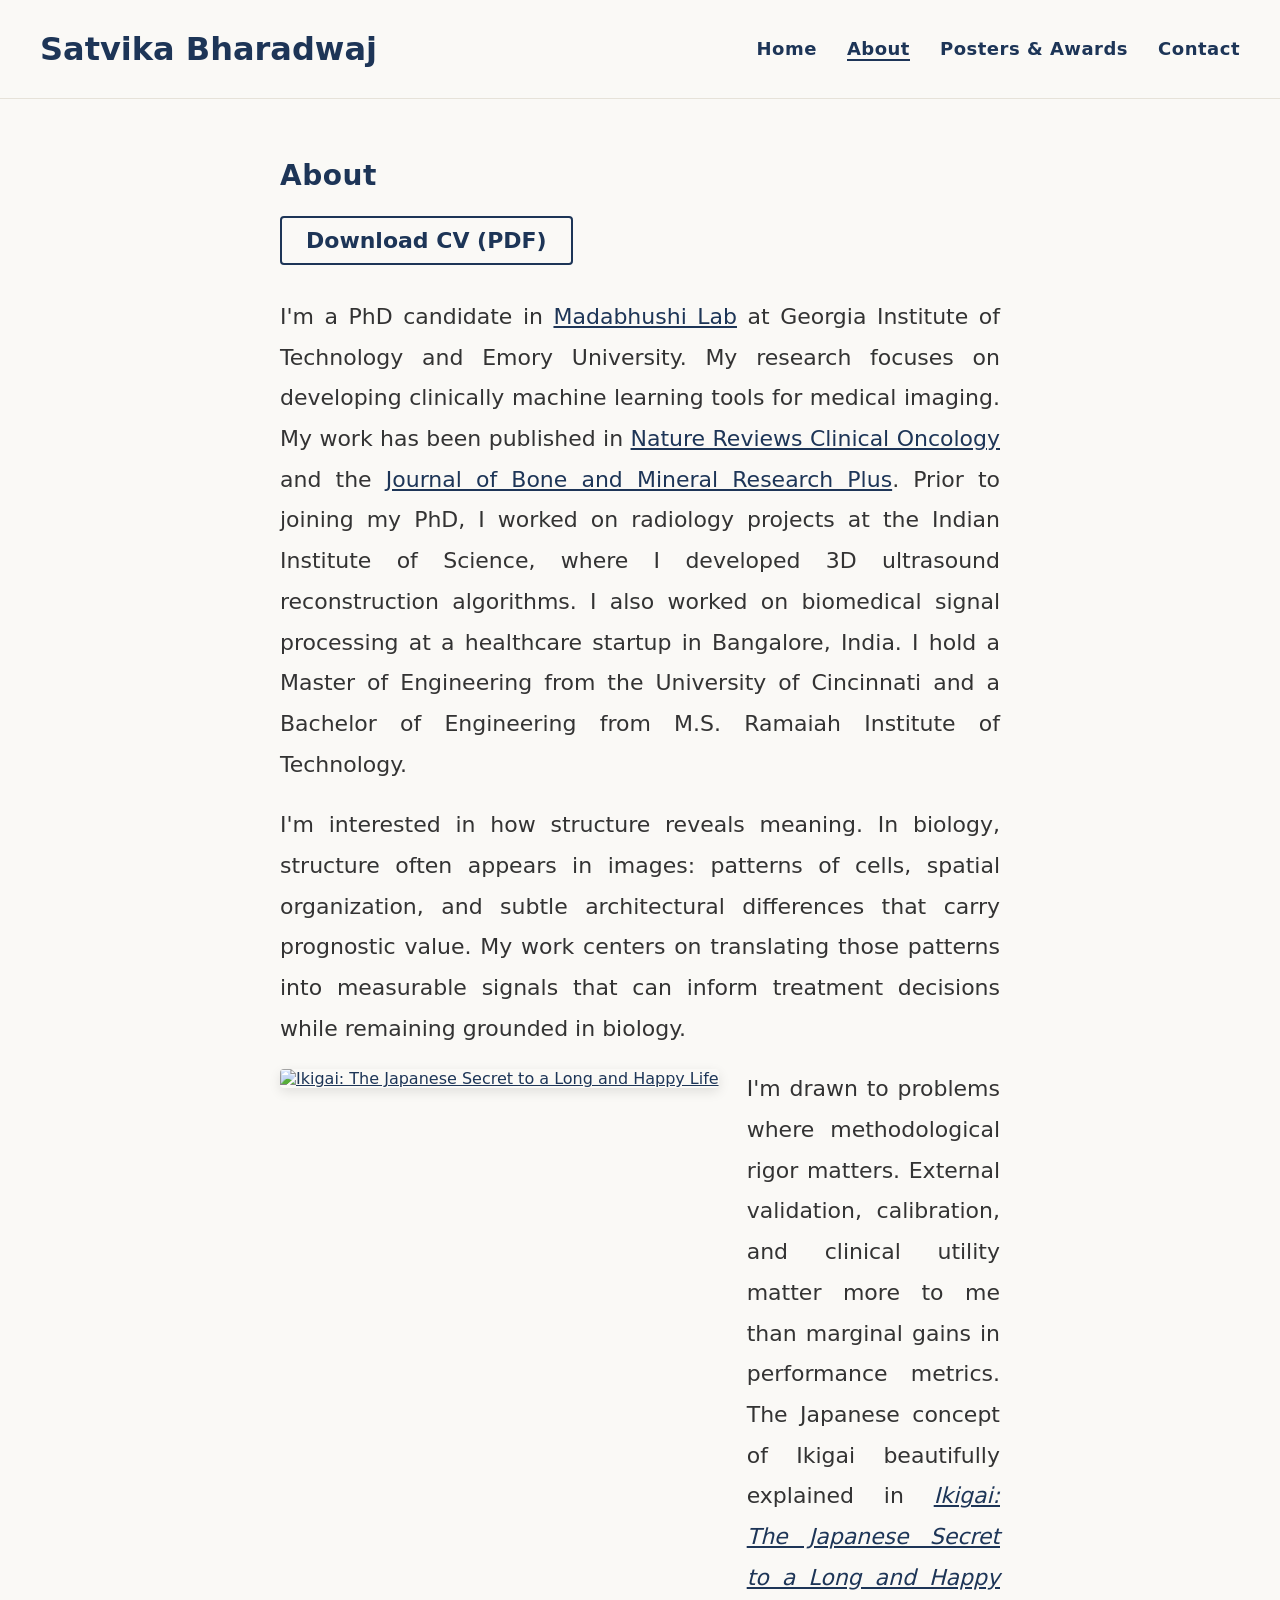
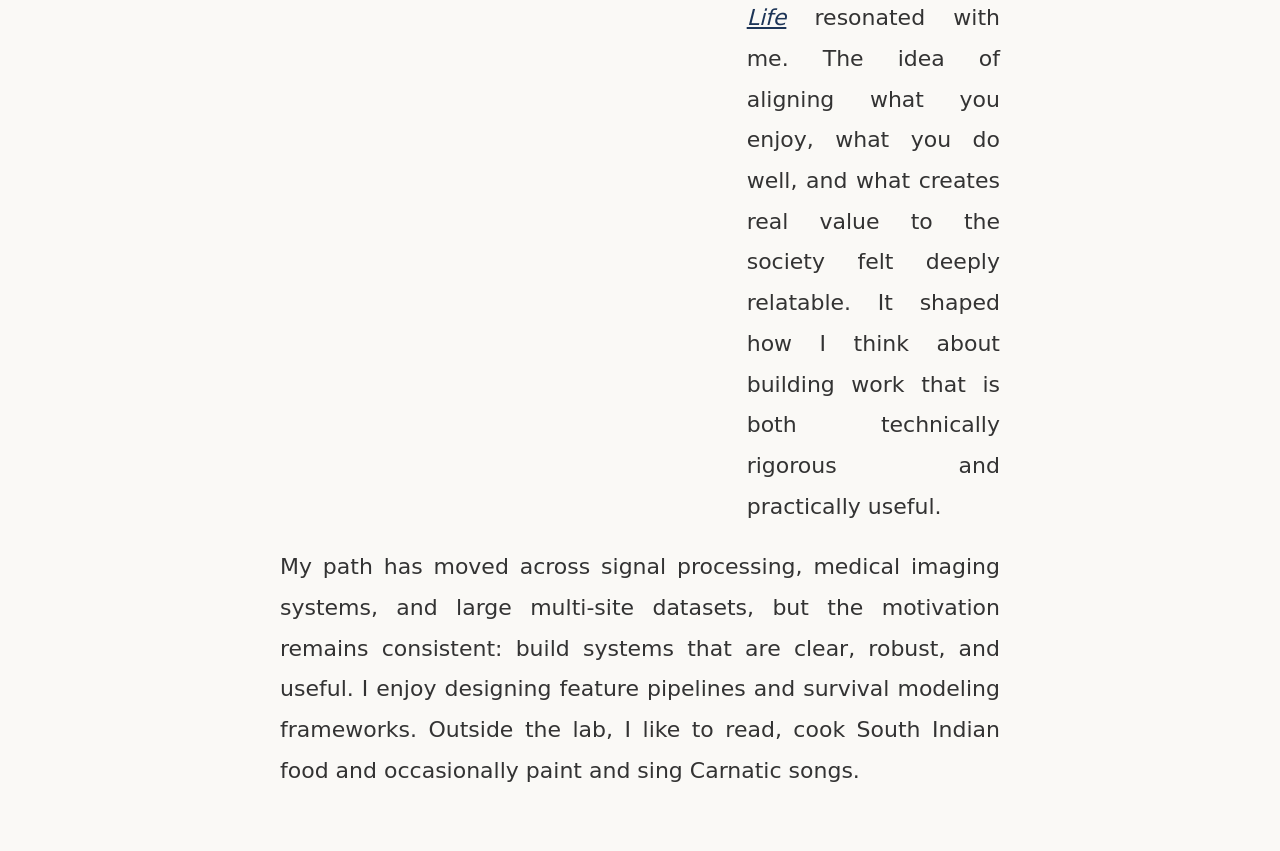
==== commit f065029b: "update pages structure" ====
--- a/pages/about.html
+++ b/pages/about.html
@@ -14,7 +14,6 @@
         <a href="../index.html">Home</a>
         <a href="about.html" class="active">About</a>
         <a href="posters-awards.html">Posters & Awards</a>
-        <a href="beyond-research.html">Beyond Research</a>
         <a href="contact.html">Contact</a>
       </nav>
     </div>
